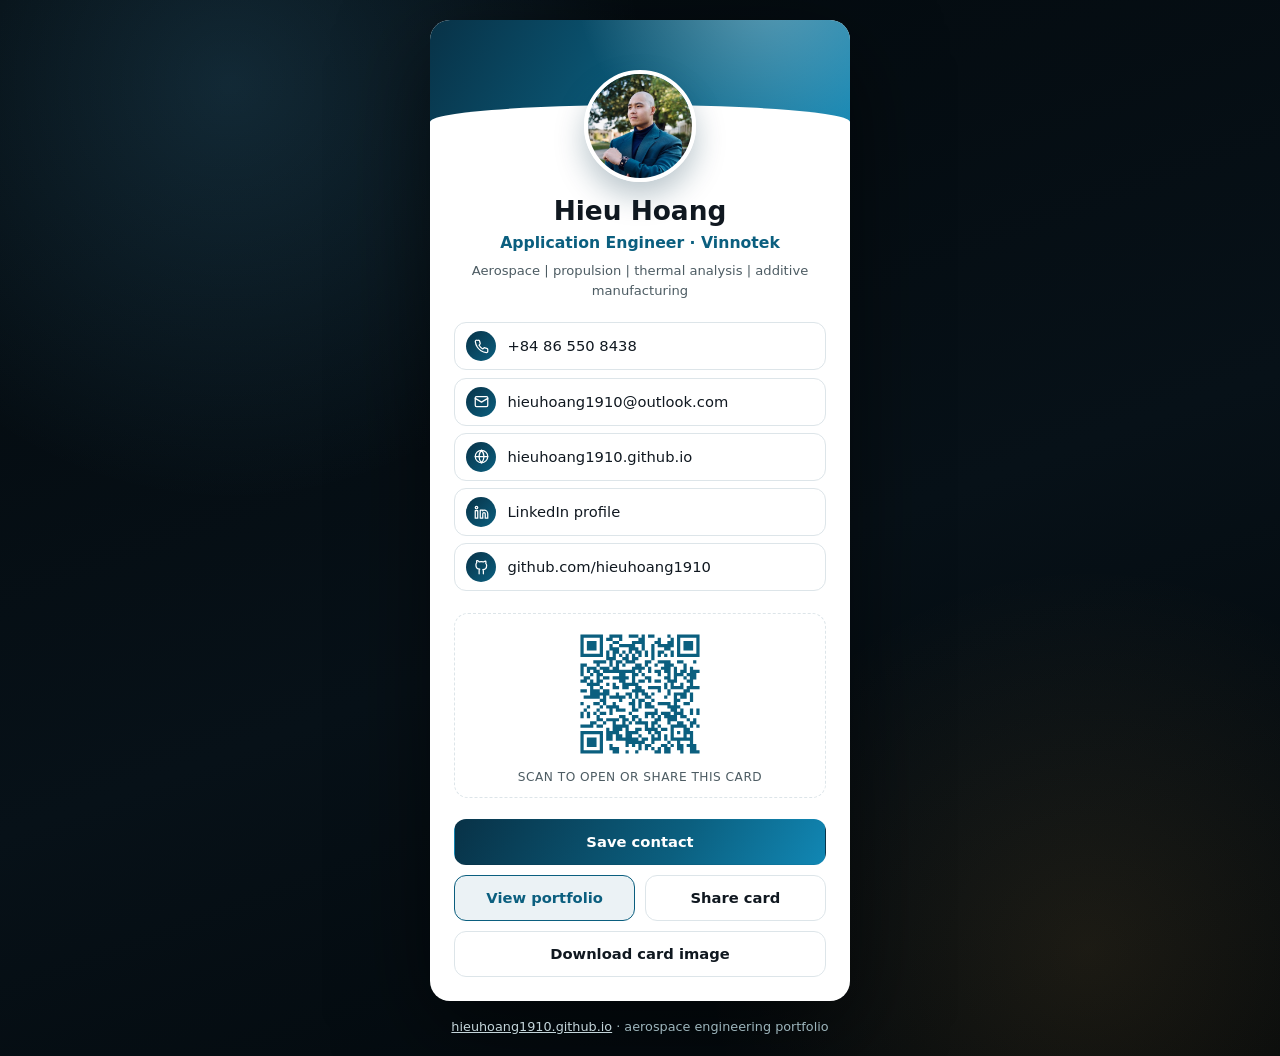
==== card.html @ 464762cf "Add digital business card, shareable card image, and full two-page resume - card.html/card.css: busi" ====
<!doctype html>
<html lang="en">
  <head>
    <meta charset="utf-8" />
    <meta name="viewport" content="width=device-width, initial-scale=1" />
    <meta
      name="description"
      content="Digital business card for Hieu Hoang, Application Engineer at Vinnotek. Save contact details or view the full aerospace engineering portfolio."
    />
    <meta name="theme-color" content="#071118" />
    <meta property="og:title" content="Hieu Hoang | Application Engineer at Vinnotek" />
    <meta property="og:description" content="Aerospace engineer - propulsion, thermal analysis, additive manufacturing. Tap for contact details and portfolio." />
    <meta property="og:image" content="https://hieuhoang1910.github.io/assets/hieu-card.png" />
    <meta property="og:url" content="https://hieuhoang1910.github.io/card.html" />
    <meta property="og:type" content="profile" />
    <meta name="twitter:card" content="summary_large_image" />
    <title>Hieu Hoang | Digital Business Card</title>
    <link rel="icon" href="favicon.svg" type="image/svg+xml" />
    <link rel="stylesheet" href="card.css" />
  </head>
  <body>
    <main class="card-page">
      <article class="biz-card">
        <div class="card-head">
          <img class="avatar" src="assets/profile/hieu-profile-avatar.jpg" alt="Portrait of Hieu Hoang" />
        </div>
        <div class="card-body">
          <h1>Hieu Hoang</h1>
          <p class="title">Application Engineer · Vinnotek</p>
          <p class="subtitle">Aerospace | propulsion | thermal analysis | additive manufacturing</p>

          <ul class="contact-list">
            <li>
              <a href="tel:+84865508438">
                <span class="ic" aria-hidden="true"><svg viewBox="0 0 24 24" fill="none" stroke="currentColor" stroke-width="2" stroke-linecap="round" stroke-linejoin="round"><path d="M22 16.9v3a2 2 0 0 1-2.2 2 19.8 19.8 0 0 1-8.6-3.1 19.5 19.5 0 0 1-6-6A19.8 19.8 0 0 1 2.1 4.2 2 2 0 0 1 4.1 2h3a2 2 0 0 1 2 1.7c.13.96.36 1.9.7 2.8a2 2 0 0 1-.45 2.1L8.1 9.9a16 16 0 0 0 6 6l1.3-1.3a2 2 0 0 1 2.1-.45c.9.34 1.84.57 2.8.7A2 2 0 0 1 22 16.9z"/></svg></span>
                +84 86 550 8438
              </a>
            </li>
            <li>
              <a href="mailto:hieuhoang1910@outlook.com">
                <span class="ic" aria-hidden="true"><svg viewBox="0 0 24 24" fill="none" stroke="currentColor" stroke-width="2" stroke-linecap="round" stroke-linejoin="round"><rect x="2" y="4" width="20" height="16" rx="2"/><path d="m2 7 10 6 10-6"/></svg></span>
                hieuhoang1910@outlook.com
              </a>
            </li>
            <li>
              <a href="https://hieuhoang1910.github.io/">
                <span class="ic" aria-hidden="true"><svg viewBox="0 0 24 24" fill="none" stroke="currentColor" stroke-width="2" stroke-linecap="round" stroke-linejoin="round"><circle cx="12" cy="12" r="10"/><path d="M2 12h20"/><path d="M12 2a15.3 15.3 0 0 1 4 10 15.3 15.3 0 0 1-4 10 15.3 15.3 0 0 1-4-10 15.3 15.3 0 0 1 4-10z"/></svg></span>
                hieuhoang1910.github.io
              </a>
            </li>
            <li>
              <a href="https://www.linkedin.com/in/hieu-hoang-8b195224a/" target="_blank" rel="noopener noreferrer">
                <span class="ic" aria-hidden="true"><svg viewBox="0 0 24 24" fill="none" stroke="currentColor" stroke-width="2" stroke-linecap="round" stroke-linejoin="round"><path d="M16 8a6 6 0 0 1 6 6v7h-4v-7a2 2 0 0 0-4 0v7h-4V8h4v1.5A6 6 0 0 1 16 8z"/><rect x="2" y="9" width="4" height="12"/><circle cx="4" cy="4" r="2"/></svg></span>
                LinkedIn profile
              </a>
            </li>
            <li>
              <a href="https://github.com/hieuhoang1910" target="_blank" rel="noopener noreferrer">
                <span class="ic" aria-hidden="true"><svg viewBox="0 0 24 24" fill="none" stroke="currentColor" stroke-width="2" stroke-linecap="round" stroke-linejoin="round"><path d="M15 22v-3.9a3.4 3.4 0 0 0-.9-2.6c3 0 6.1-1.5 6.1-6.6a5.1 5.1 0 0 0-1.4-3.6 4.7 4.7 0 0 0-.1-3.6s-1.1-.3-3.7 1.4a12.8 12.8 0 0 0-6.7 0C5.7.4 4.6.7 4.6.7a4.7 4.7 0 0 0-.1 3.6A5.1 5.1 0 0 0 3.1 8c0 5.1 3.1 6.6 6.1 6.6a3.4 3.4 0 0 0-1 2.6V22"/></svg></span>
                github.com/hieuhoang1910
              </a>
            </li>
          </ul>

          <div class="qr-block">
            <img src="qr-card.svg" alt="QR code linking to this business card" />
            <p>Scan to open or share this card</p>
          </div>

          <div class="card-actions">
            <a class="btn primary" href="Hieu_Hoang.vcf" download="Hieu_Hoang.vcf">Save contact</a>
            <a class="btn secondary" href="index.html">View portfolio</a>
            <button class="btn ghost" id="share-card" type="button">Share card</button>
            <a class="btn ghost wide" href="assets/hieu-card.png" download="Hieu_Hoang_Card.png">Download card image</a>
          </div>
        </div>
      </article>
      <p class="card-foot">
        <a href="index.html">hieuhoang1910.github.io</a> · aerospace engineering portfolio
      </p>
    </main>

    <script>
      const shareButton = document.querySelector("#share-card");
      shareButton.addEventListener("click", async () => {
        const shareData = {
          title: "Hieu Hoang | Application Engineer at Vinnotek",
          text: "Contact card and aerospace engineering portfolio for Hieu Hoang.",
          url: "https://hieuhoang1910.github.io/card.html"
        };
        if (navigator.share) {
          try {
            await navigator.share(shareData);
          } catch {
            /* user cancelled the share sheet */
          }
          return;
        }
        await navigator.clipboard.writeText(shareData.url);
        shareButton.textContent = "Link copied";
        setTimeout(() => {
          shareButton.textContent = "Share card";
        }, 2000);
      });
    </script>
  </body>
</html>
---- card.css ----
:root {
  --bg: #071118;
  --ink: #101820;
  --muted: #4d5c63;
  --line: #dde5e9;
  --accent: #0b5f7f;
  --accent-2: #5cc8ff;
  --paper: #ffffff;
  font-family:
    Inter, ui-sans-serif, system-ui, -apple-system, BlinkMacSystemFont, "Segoe UI", sans-serif;
}

* {
  box-sizing: border-box;
}

body {
  margin: 0;
  min-height: 100vh;
  display: grid;
  place-items: center;
  grid-template-columns: minmax(0, 100%);
  padding: 1.25rem;
  background:
    radial-gradient(circle at 18% 8%, rgba(92, 200, 255, 0.16), transparent 26rem),
    radial-gradient(circle at 85% 90%, rgba(246, 177, 75, 0.1), transparent 24rem),
    linear-gradient(160deg, #03090d 0%, var(--bg) 55%, #02070a 100%);
  color: var(--ink);
  line-height: 1.5;
}

.card-page {
  width: min(420px, 100%);
}

.biz-card {
  overflow: hidden;
  border-radius: 20px;
  background: var(--paper);
  box-shadow: 0 30px 90px rgba(0, 0, 0, 0.55);
}

.card-head {
  position: relative;
  height: 118px;
  background:
    radial-gradient(circle at 80% -40%, rgba(255, 255, 255, 0.35), transparent 12rem),
    linear-gradient(120deg, #083247, var(--accent) 55%, #1187b4);
}

.card-head::after {
  content: "";
  position: absolute;
  inset: auto 0 -1px;
  height: 34px;
  border-radius: 100% 100% 0 0;
  background: var(--paper);
}

.avatar {
  position: absolute;
  left: 50%;
  bottom: -44px;
  z-index: 1;
  width: 112px;
  height: 112px;
  transform: translateX(-50%);
  border: 4px solid var(--paper);
  border-radius: 50%;
  object-fit: cover;
  object-position: center 30%;
  box-shadow: 0 14px 30px rgba(8, 50, 71, 0.28);
}

.card-body {
  padding: 3.6rem 1.5rem 1.5rem;
  text-align: center;
}

h1 {
  margin: 0;
  font-size: 1.65rem;
  line-height: 1.15;
  letter-spacing: 0;
}

.title {
  margin: 0.3rem 0 0;
  color: var(--accent);
  font-weight: 700;
  font-size: 0.98rem;
}

.subtitle {
  margin: 0.45rem 0 0;
  color: var(--muted);
  font-size: 0.82rem;
}

.contact-list {
  margin: 1.35rem 0 0;
  padding: 0;
  list-style: none;
  text-align: left;
}

.contact-list li + li {
  margin-top: 0.45rem;
}

.contact-list a {
  display: flex;
  align-items: center;
  gap: 0.7rem;
  min-height: 46px;
  padding: 0.5rem 0.7rem;
  border: 1px solid var(--line);
  border-radius: 12px;
  color: var(--ink);
  font-size: 0.92rem;
  text-decoration: none;
  overflow-wrap: anywhere;
}

.contact-list a:hover,
.contact-list a:focus-visible {
  border-color: var(--accent-2);
  background: rgba(92, 200, 255, 0.08);
  outline: none;
}

.contact-list .ic {
  display: inline-grid;
  place-items: center;
  flex: 0 0 auto;
  width: 30px;
  height: 30px;
  border-radius: 50%;
  background: linear-gradient(135deg, #083247, var(--accent));
  color: #ffffff;
}

.contact-list .ic svg {
  width: 15px;
  height: 15px;
}

.qr-block {
  margin-top: 1.35rem;
  padding: 0.9rem 0.9rem 0.65rem;
  border: 1px dashed var(--line);
  border-radius: 14px;
}

.qr-block img {
  display: block;
  width: 132px;
  height: 132px;
  margin: 0 auto;
}

.qr-block p {
  margin: 0.5rem 0 0;
  color: var(--muted);
  font-size: 0.76rem;
  text-transform: uppercase;
  letter-spacing: 0.04em;
}

.card-actions {
  display: grid;
  grid-template-columns: 1fr 1fr;
  gap: 0.6rem;
  margin-top: 1.35rem;
}

.btn {
  display: inline-flex;
  align-items: center;
  justify-content: center;
  gap: 0.45rem;
  min-height: 46px;
  padding: 0.6rem 0.8rem;
  border: 1px solid transparent;
  border-radius: 12px;
  font: inherit;
  font-weight: 700;
  font-size: 0.92rem;
  text-decoration: none;
  cursor: pointer;
}

.btn.wide {
  grid-column: 1 / -1;
}

.btn.primary {
  grid-column: 1 / -1;
  background: linear-gradient(120deg, #083247, var(--accent) 60%, #1187b4);
  color: #ffffff;
}

.btn.secondary {
  border-color: var(--accent);
  background: rgba(11, 95, 127, 0.08);
  color: var(--accent);
}

.btn.ghost {
  border-color: var(--line);
  background: #ffffff;
  color: var(--ink);
}

.btn:hover,
.btn:focus-visible {
  filter: brightness(1.05);
  outline: none;
}

.card-foot {
  margin: 1rem 0 0;
  color: #9db5bc;
  font-size: 0.8rem;
  text-align: center;
}

.card-foot a {
  color: #c4d5da;
}

@media (max-width: 360px) {
  .card-actions {
    grid-template-columns: 1fr;
  }
}

@media print {
  body {
    background: #ffffff;
  }

  .biz-card {
    box-shadow: none;
    border: 1px solid var(--line);
  }

  .card-actions,
  .card-foot {
    display: none;
  }
}
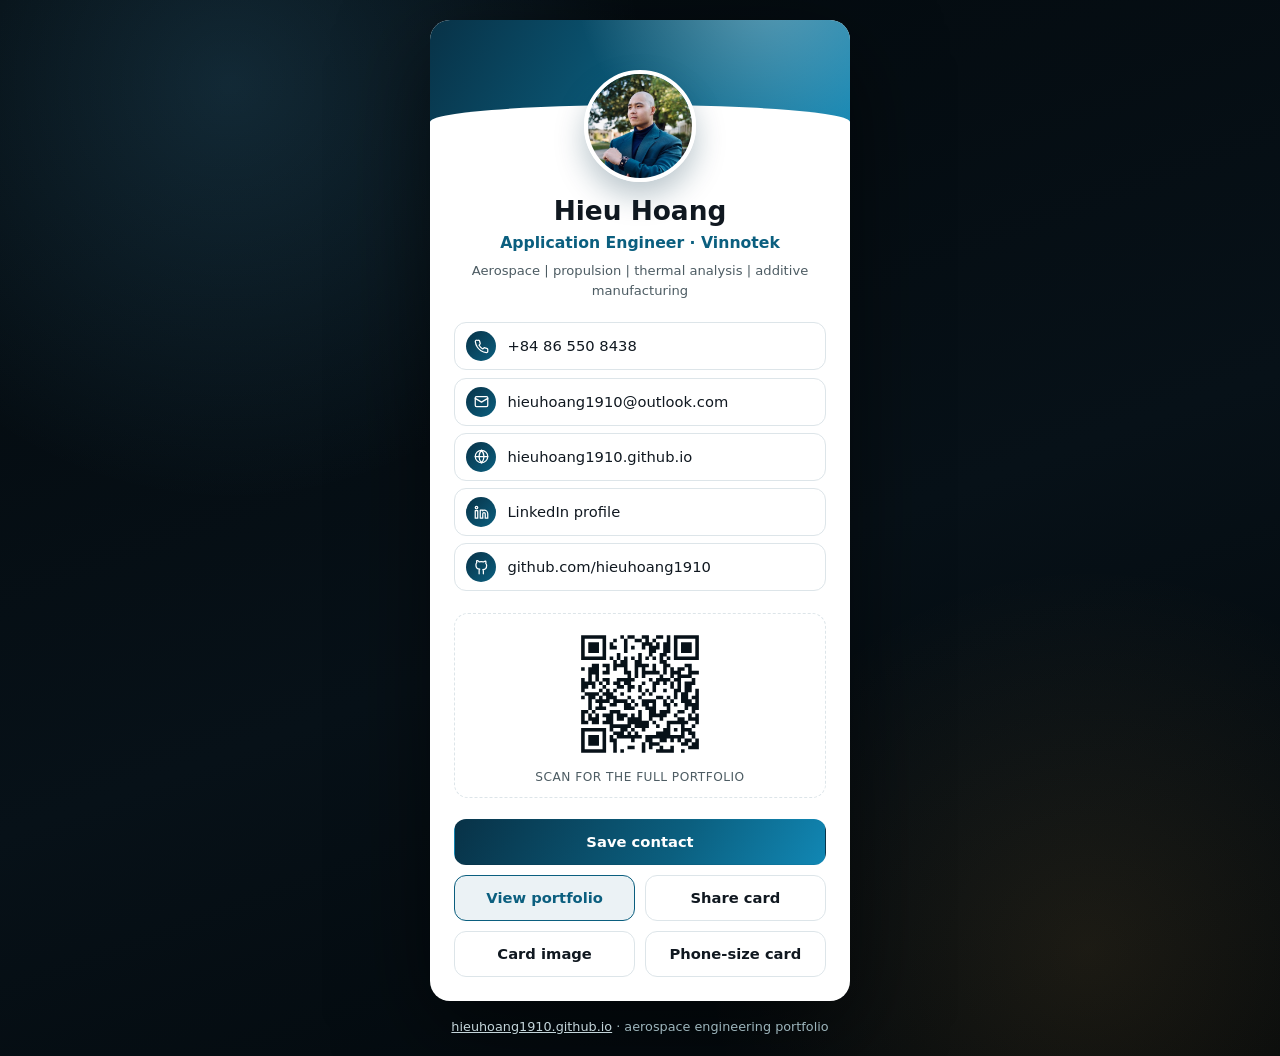
==== commit 1f187a59: "Reorganize folder structure, add phone-size card image, point QRs at portfolio - Move CSS to assets/" ====
--- a/card.html
+++ b/card.html
@@ -10,19 +10,19 @@
     <meta name="theme-color" content="#071118" />
     <meta property="og:title" content="Hieu Hoang | Application Engineer at Vinnotek" />
     <meta property="og:description" content="Aerospace engineer - propulsion, thermal analysis, additive manufacturing. Tap for contact details and portfolio." />
-    <meta property="og:image" content="https://hieuhoang1910.github.io/assets/hieu-card.png" />
+    <meta property="og:image" content="https://hieuhoang1910.github.io/assets/share/hieu-card.png" />
     <meta property="og:url" content="https://hieuhoang1910.github.io/card.html" />
     <meta property="og:type" content="profile" />
     <meta name="twitter:card" content="summary_large_image" />
     <title>Hieu Hoang | Digital Business Card</title>
     <link rel="icon" href="favicon.svg" type="image/svg+xml" />
-    <link rel="stylesheet" href="card.css" />
+    <link rel="stylesheet" href="assets/css/card.css" />
   </head>
   <body>
     <main class="card-page">
       <article class="biz-card">
         <div class="card-head">
-          <img class="avatar" src="assets/profile/hieu-profile-avatar.jpg" alt="Portrait of Hieu Hoang" />
+          <img class="avatar" src="assets/images/profile/hieu-profile-avatar.jpg" alt="Portrait of Hieu Hoang" />
         </div>
         <div class="card-body">
           <h1>Hieu Hoang</h1>
@@ -63,15 +63,16 @@
           </ul>
 
           <div class="qr-block">
-            <img src="qr-card.svg" alt="QR code linking to this business card" />
-            <p>Scan to open or share this card</p>
+            <img src="assets/qr/qr-portfolio.svg" alt="QR code linking to the portfolio" />
+            <p>Scan for the full portfolio</p>
           </div>
 
           <div class="card-actions">
-            <a class="btn primary" href="Hieu_Hoang.vcf" download="Hieu_Hoang.vcf">Save contact</a>
+            <a class="btn primary" href="downloads/Hieu_Hoang.vcf" download="Hieu_Hoang.vcf">Save contact</a>
             <a class="btn secondary" href="index.html">View portfolio</a>
             <button class="btn ghost" id="share-card" type="button">Share card</button>
-            <a class="btn ghost wide" href="assets/hieu-card.png" download="Hieu_Hoang_Card.png">Download card image</a>
+            <a class="btn ghost" href="assets/share/hieu-card.png" download="Hieu_Hoang_Card.png">Card image</a>
+            <a class="btn ghost" href="assets/share/hieu-card-vertical.png" download="Hieu_Hoang_Card_Vertical.png">Phone-size card</a>
           </div>
         </div>
       </article>
--- a/assets/css/card.css
+++ b/assets/css/card.css
@@ -0,0 +1,252 @@
+:root {
+  --bg: #071118;
+  --ink: #101820;
+  --muted: #4d5c63;
+  --line: #dde5e9;
+  --accent: #0b5f7f;
+  --accent-2: #5cc8ff;
+  --paper: #ffffff;
+  font-family:
+    Inter, ui-sans-serif, system-ui, -apple-system, BlinkMacSystemFont, "Segoe UI", sans-serif;
+}
+
+* {
+  box-sizing: border-box;
+}
+
+body {
+  margin: 0;
+  min-height: 100vh;
+  display: grid;
+  place-items: center;
+  grid-template-columns: minmax(0, 100%);
+  padding: 1.25rem;
+  background:
+    radial-gradient(circle at 18% 8%, rgba(92, 200, 255, 0.16), transparent 26rem),
+    radial-gradient(circle at 85% 90%, rgba(246, 177, 75, 0.1), transparent 24rem),
+    linear-gradient(160deg, #03090d 0%, var(--bg) 55%, #02070a 100%);
+  color: var(--ink);
+  line-height: 1.5;
+}
+
+.card-page {
+  width: min(420px, 100%);
+}
+
+.biz-card {
+  overflow: hidden;
+  border-radius: 20px;
+  background: var(--paper);
+  box-shadow: 0 30px 90px rgba(0, 0, 0, 0.55);
+}
+
+.card-head {
+  position: relative;
+  height: 118px;
+  background:
+    radial-gradient(circle at 80% -40%, rgba(255, 255, 255, 0.35), transparent 12rem),
+    linear-gradient(120deg, #083247, var(--accent) 55%, #1187b4);
+}
+
+.card-head::after {
+  content: "";
+  position: absolute;
+  inset: auto 0 -1px;
+  height: 34px;
+  border-radius: 100% 100% 0 0;
+  background: var(--paper);
+}
+
+.avatar {
+  position: absolute;
+  left: 50%;
+  bottom: -44px;
+  z-index: 1;
+  width: 112px;
+  height: 112px;
+  transform: translateX(-50%);
+  border: 4px solid var(--paper);
+  border-radius: 50%;
+  object-fit: cover;
+  object-position: center 30%;
+  box-shadow: 0 14px 30px rgba(8, 50, 71, 0.28);
+}
+
+.card-body {
+  padding: 3.6rem 1.5rem 1.5rem;
+  text-align: center;
+}
+
+h1 {
+  margin: 0;
+  font-size: 1.65rem;
+  line-height: 1.15;
+  letter-spacing: 0;
+}
+
+.title {
+  margin: 0.3rem 0 0;
+  color: var(--accent);
+  font-weight: 700;
+  font-size: 0.98rem;
+}
+
+.subtitle {
+  margin: 0.45rem 0 0;
+  color: var(--muted);
+  font-size: 0.82rem;
+}
+
+.contact-list {
+  margin: 1.35rem 0 0;
+  padding: 0;
+  list-style: none;
+  text-align: left;
+}
+
+.contact-list li + li {
+  margin-top: 0.45rem;
+}
+
+.contact-list a {
+  display: flex;
+  align-items: center;
+  gap: 0.7rem;
+  min-height: 46px;
+  padding: 0.5rem 0.7rem;
+  border: 1px solid var(--line);
+  border-radius: 12px;
+  color: var(--ink);
+  font-size: 0.92rem;
+  text-decoration: none;
+  overflow-wrap: anywhere;
+}
+
+.contact-list a:hover,
+.contact-list a:focus-visible {
+  border-color: var(--accent-2);
+  background: rgba(92, 200, 255, 0.08);
+  outline: none;
+}
+
+.contact-list .ic {
+  display: inline-grid;
+  place-items: center;
+  flex: 0 0 auto;
+  width: 30px;
+  height: 30px;
+  border-radius: 50%;
+  background: linear-gradient(135deg, #083247, var(--accent));
+  color: #ffffff;
+}
+
+.contact-list .ic svg {
+  width: 15px;
+  height: 15px;
+}
+
+.qr-block {
+  margin-top: 1.35rem;
+  padding: 0.9rem 0.9rem 0.65rem;
+  border: 1px dashed var(--line);
+  border-radius: 14px;
+}
+
+.qr-block img {
+  display: block;
+  width: 132px;
+  height: 132px;
+  margin: 0 auto;
+}
+
+.qr-block p {
+  margin: 0.5rem 0 0;
+  color: var(--muted);
+  font-size: 0.76rem;
+  text-transform: uppercase;
+  letter-spacing: 0.04em;
+}
+
+.card-actions {
+  display: grid;
+  grid-template-columns: 1fr 1fr;
+  gap: 0.6rem;
+  margin-top: 1.35rem;
+}
+
+.btn {
+  display: inline-flex;
+  align-items: center;
+  justify-content: center;
+  gap: 0.45rem;
+  min-height: 46px;
+  padding: 0.6rem 0.8rem;
+  border: 1px solid transparent;
+  border-radius: 12px;
+  font: inherit;
+  font-weight: 700;
+  font-size: 0.92rem;
+  text-decoration: none;
+  cursor: pointer;
+}
+
+.btn.wide {
+  grid-column: 1 / -1;
+}
+
+.btn.primary {
+  grid-column: 1 / -1;
+  background: linear-gradient(120deg, #083247, var(--accent) 60%, #1187b4);
+  color: #ffffff;
+}
+
+.btn.secondary {
+  border-color: var(--accent);
+  background: rgba(11, 95, 127, 0.08);
+  color: var(--accent);
+}
+
+.btn.ghost {
+  border-color: var(--line);
+  background: #ffffff;
+  color: var(--ink);
+}
+
+.btn:hover,
+.btn:focus-visible {
+  filter: brightness(1.05);
+  outline: none;
+}
+
+.card-foot {
+  margin: 1rem 0 0;
+  color: #9db5bc;
+  font-size: 0.8rem;
+  text-align: center;
+}
+
+.card-foot a {
+  color: #c4d5da;
+}
+
+@media (max-width: 360px) {
+  .card-actions {
+    grid-template-columns: 1fr;
+  }
+}
+
+@media print {
+  body {
+    background: #ffffff;
+  }
+
+  .biz-card {
+    box-shadow: none;
+    border: 1px solid var(--line);
+  }
+
+  .card-actions,
+  .card-foot {
+    display: none;
+  }
+}
